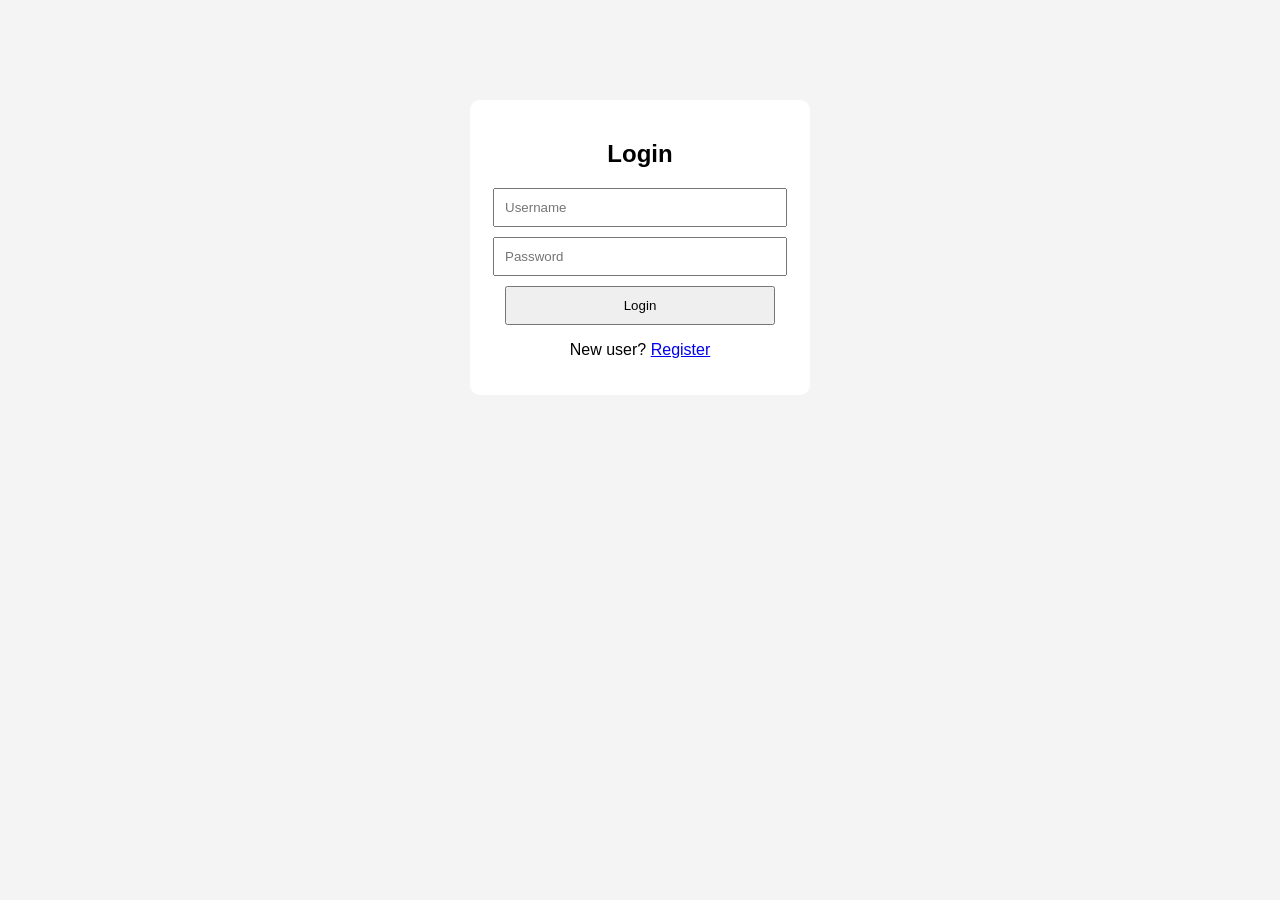
==== index.html @ 40e05d1c "frontend" ====
<!DOCTYPE html>
<html>
<head>
  <title>Login</title>
  <link rel="stylesheet" href="css/style.css">
</head>
<body>
  <div class="container">
    <h2>Login</h2>
    <input type="text" id="username" placeholder="Username">
    <input type="password" id="password" placeholder="Password">
    <button onclick="login()">Login</button>
    <p>New user? <a href="register.html">Register</a></p>
  </div>

  <script src="js/api.js"></script>
  <script src="js/auth.js"></script>
</body>
</html>
---- css/style.css ----
body {
  font-family: Arial;
  background: #f4f4f4;
  text-align: center;
}

.container {
  width: 300px;
  margin: auto;
  margin-top: 100px;
  padding: 20px;
  background: white;
  border-radius: 10px;
}

input, select, button {
  display: block;
  width: 90%;
  margin: 10px auto;
  padding: 10px;
}

.card {
  background: white;
  margin: 10px;
  padding: 10px;
  border-radius: 8px;
}
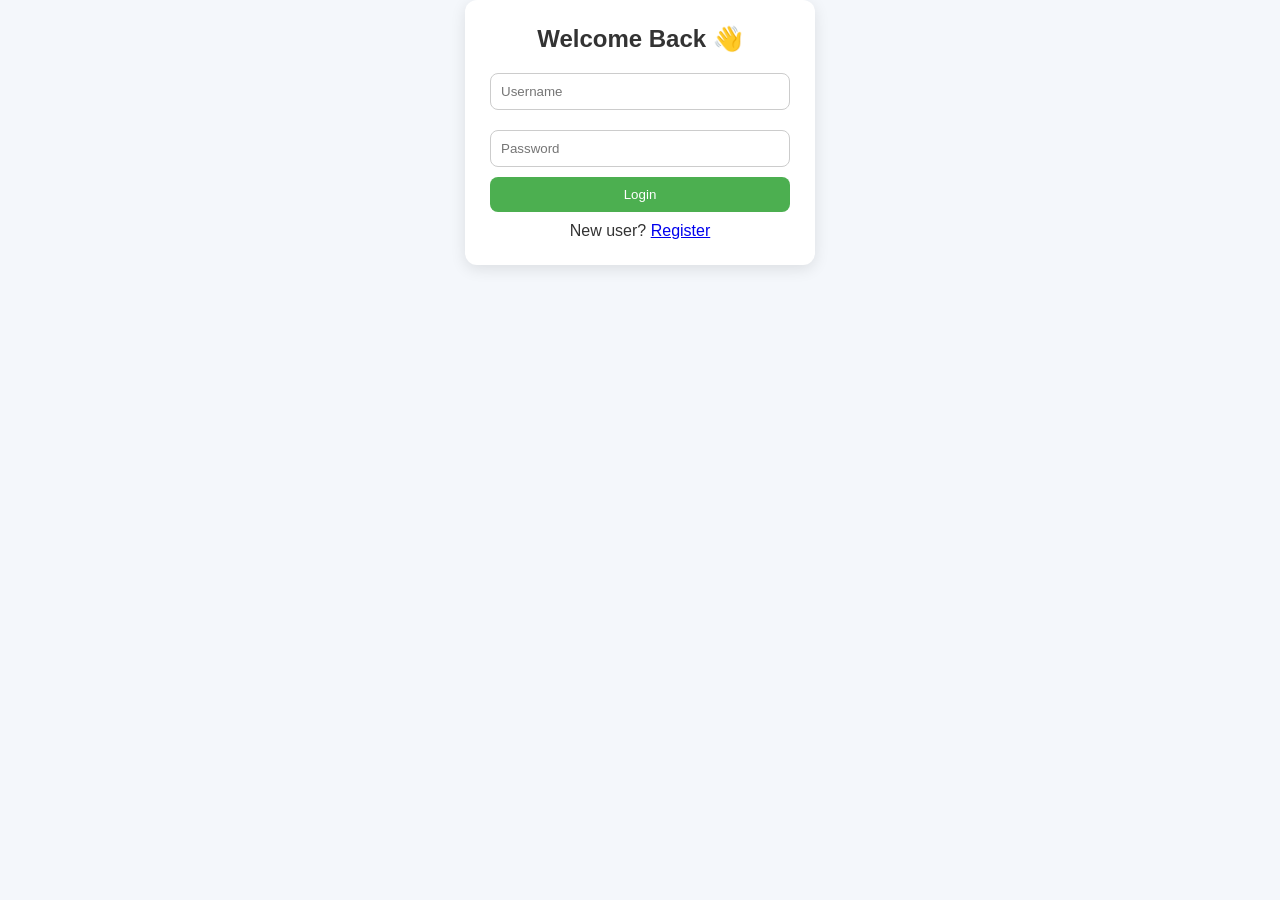
==== commit 10e56c92: "enhanced frontend" ====
--- a/index.html
+++ b/index.html
@@ -6,12 +6,14 @@
 </head>
 <body>
   <div class="container">
-    <h2>Login</h2>
-    <input type="text" id="username" placeholder="Username">
-    <input type="password" id="password" placeholder="Password">
-    <button onclick="login()">Login</button>
-    <p>New user? <a href="register.html">Register</a></p>
-  </div>
+  <h2>Welcome Back 👋</h2>
+  <input type="text" id="username" placeholder="Username">
+  <input type="password" id="password" placeholder="Password">
+  <button onclick="login()">Login</button>
+  <p style="text-align:center; margin-top:10px;">
+    New user? <a href="register.html">Register</a>
+  </p>
+</div>
 
   <script src="js/api.js"></script>
   <script src="js/auth.js"></script>
--- a/css/style.css
+++ b/css/style.css
@@ -1,28 +1,129 @@
-body {
-  font-family: Arial;
-  background: #f4f4f4;
-  text-align: center;
+/* Reset */
+* {
+  margin: 0;
+  padding: 0;
+  box-sizing: border-box;
+  font-family: "Segoe UI", Arial, sans-serif;
 }
 
-.container {
-  width: 300px;
-  margin: auto;
-  margin-top: 100px;
-  padding: 20px;
-  background: white;
-  border-radius: 10px;
+body {
+  background: #f4f7fb;
+  color: #333;
 }
 
-input, select, button {
-  display: block;
-  width: 90%;
-  margin: 10px auto;
-  padding: 10px;
+/* Navbar */
+.navbar {
+  display: flex;
+  justify-content: space-between;
+  align-items: center;
+  background: linear-gradient(90deg, #4CAF50, #2e7d32);
+  color: white;
+  padding: 15px 25px;
+  font-size: 18px;
 }
 
+.navbar button {
+  background: white;
+  color: #4CAF50;
+  border-radius: 20px;
+  padding: 6px 15px;
+  font-weight: bold;
+}
+
+/* Tabs */
+.tabs {
+  display: flex;
+  justify-content: center;
+  margin: 20px;
+}
+
+.tab {
+  padding: 10px 20px;
+  margin: 0 5px;
+  background: #e0e0e0;
+  border-radius: 20px;
+  cursor: pointer;
+  transition: 0.3s;
+}
+
+.tab.active {
+  background: #4CAF50;
+  color: white;
+}
+
+/* Container */
+.container {
+  width: 350px;
+  margin: auto;
+  background: white;
+  padding: 25px;
+  border-radius: 12px;
+  box-shadow: 0 4px 15px rgba(0,0,0,0.1);
+}
+
+/* Inputs */
+input, select {
+  width: 100%;
+  padding: 10px;
+  margin: 10px 0;
+  border-radius: 8px;
+  border: 1px solid #ccc;
+}
+
+/* Buttons */
+button {
+  width: 100%;
+  padding: 10px;
+  background: #4CAF50;
+  border: none;
+  color: white;
+  border-radius: 8px;
+  cursor: pointer;
+  transition: 0.3s;
+}
+
+button:hover {
+  background: #388e3c;
+}
+
+/* Cards */
 .card {
+  width: 80%;
+  margin: 15px auto;
+  padding: 15px;
   background: white;
-  margin: 10px;
-  padding: 10px;
-  border-radius: 8px;
+  border-radius: 12px;
+  box-shadow: 0 3px 10px rgba(0,0,0,0.1);
+  transition: 0.3s;
+}
+
+.card:hover {
+  transform: scale(1.02);
+}
+
+/* Status Badge */
+.status {
+  display: inline-block;
+  padding: 5px 12px;
+  border-radius: 20px;
+  font-size: 12px;
+  color: white;
+  margin-top: 5px;
+}
+
+.status.OPEN { background: #e53935; }
+.status.IN_PROGRESS { background: #fb8c00; }
+.status.RESOLVED { background: #43a047; }
+
+/* Headings */
+h2, h3 {
+  text-align: center;
+  margin-bottom: 10px;
+}
+
+/* Center text message */
+.empty {
+  text-align: center;
+  margin-top: 20px;
+  color: gray;
 }
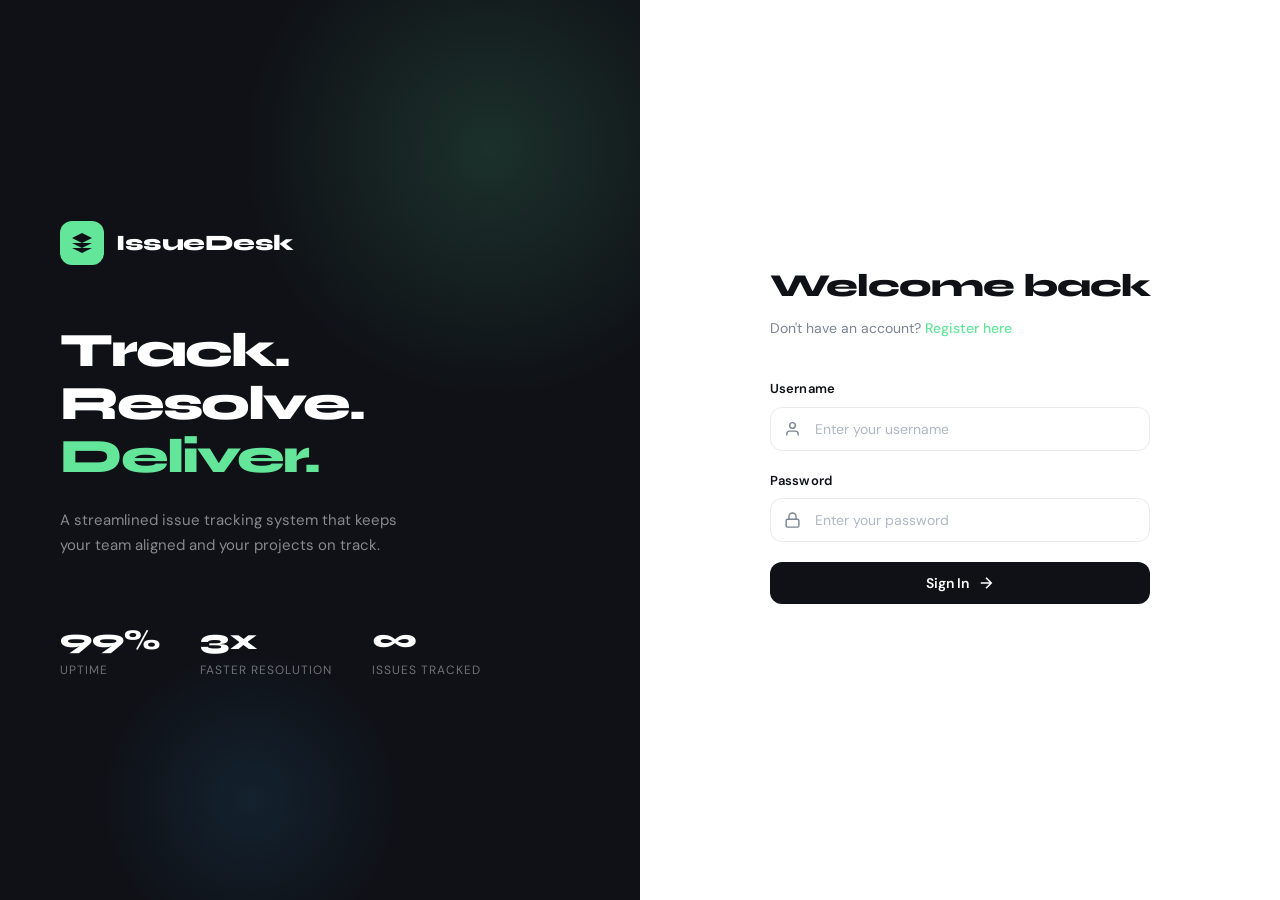
==== commit 7ed71db1: "enhanced frontend" ====
--- a/index.html
+++ b/index.html
@@ -1,21 +1,196 @@
 <!DOCTYPE html>
-<html>
+<html lang="en">
 <head>
-  <title>Login</title>
+  <meta charset="UTF-8">
+  <meta name="viewport" content="width=device-width, initial-scale=1.0">
+  <title>IssueDesk — Login</title>
+  <link href="https://fonts.googleapis.com/css2?family=Syne:wght@400;600;700;800&family=DM+Sans:wght@300;400;500&display=swap" rel="stylesheet">
   <link rel="stylesheet" href="css/style.css">
+  <style>
+    .auth-page {
+      min-height: 100vh;
+      display: grid;
+      grid-template-columns: 1fr 1fr;
+    }
+    .auth-left {
+      background: var(--dark);
+      display: flex;
+      flex-direction: column;
+      justify-content: center;
+      align-items: flex-start;
+      padding: 60px;
+      position: relative;
+      overflow: hidden;
+    }
+    .auth-left::before {
+      content: '';
+      position: absolute;
+      width: 500px;
+      height: 500px;
+      background: radial-gradient(circle, rgba(99,230,153,0.15) 0%, transparent 70%);
+      top: -100px;
+      right: -100px;
+      pointer-events: none;
+    }
+    .auth-left::after {
+      content: '';
+      position: absolute;
+      width: 300px;
+      height: 300px;
+      background: radial-gradient(circle, rgba(56,182,255,0.1) 0%, transparent 70%);
+      bottom: -50px;
+      left: 100px;
+      pointer-events: none;
+    }
+    .brand {
+      display: flex;
+      align-items: center;
+      gap: 12px;
+      margin-bottom: 60px;
+    }
+    .brand-icon {
+      width: 44px;
+      height: 44px;
+      background: var(--accent);
+      border-radius: 12px;
+      display: flex;
+      align-items: center;
+      justify-content: center;
+    }
+    .brand-icon svg { width: 24px; height: 24px; fill: var(--dark); }
+    .brand-name {
+      font-family: 'Syne', sans-serif;
+      font-weight: 800;
+      font-size: 22px;
+      color: white;
+      letter-spacing: -0.5px;
+    }
+    .auth-tagline {
+      font-family: 'Syne', sans-serif;
+      font-size: 48px;
+      font-weight: 800;
+      color: white;
+      line-height: 1.1;
+      letter-spacing: -2px;
+      margin-bottom: 24px;
+    }
+    .auth-tagline span { color: var(--accent); }
+    .auth-desc {
+      font-size: 15px;
+      color: rgba(255,255,255,0.5);
+      line-height: 1.7;
+      max-width: 340px;
+    }
+    .stats-row {
+      display: flex;
+      gap: 40px;
+      margin-top: 60px;
+    }
+    .stat-item {}
+    .stat-num {
+      font-family: 'Syne', sans-serif;
+      font-size: 28px;
+      font-weight: 800;
+      color: white;
+    }
+    .stat-label {
+      font-size: 12px;
+      color: rgba(255,255,255,0.4);
+      text-transform: uppercase;
+      letter-spacing: 1px;
+    }
+    .auth-right {
+      background: var(--surface);
+      display: flex;
+      align-items: center;
+      justify-content: center;
+      padding: 60px;
+    }
+    .auth-form-wrap {
+      width: 100%;
+      max-width: 380px;
+    }
+    .form-title {
+      font-family: 'Syne', sans-serif;
+      font-size: 32px;
+      font-weight: 800;
+      color: var(--text);
+      letter-spacing: -1px;
+      margin-bottom: 8px;
+    }
+    .form-subtitle {
+      font-size: 14px;
+      color: var(--text-muted);
+      margin-bottom: 40px;
+    }
+    .form-subtitle a { color: var(--accent); text-decoration: none; font-weight: 500; }
+    .form-subtitle a:hover { text-decoration: underline; }
+    @media (max-width: 768px) {
+      .auth-page { grid-template-columns: 1fr; }
+      .auth-left { display: none; }
+      .auth-right { padding: 40px 24px; }
+    }
+  </style>
 </head>
 <body>
-  <div class="container">
-  <h2>Welcome Back 👋</h2>
-  <input type="text" id="username" placeholder="Username">
-  <input type="password" id="password" placeholder="Password">
-  <button onclick="login()">Login</button>
-  <p style="text-align:center; margin-top:10px;">
-    New user? <a href="register.html">Register</a>
-  </p>
-</div>
+  <div class="auth-page">
+    <div class="auth-left">
+      <div class="brand">
+        <div class="brand-icon">
+          <svg viewBox="0 0 24 24"><path d="M12 2L2 7l10 5 10-5-10-5zM2 17l10 5 10-5M2 12l10 5 10-5"/></svg>
+        </div>
+        <span class="brand-name">IssueDesk</span>
+      </div>
+      <div class="auth-tagline">Track.<br>Resolve.<span><br>Deliver.</span></div>
+      <p class="auth-desc">A streamlined issue tracking system that keeps your team aligned and your projects on track.</p>
+      <div class="stats-row">
+        <div class="stat-item">
+          <div class="stat-num">99%</div>
+          <div class="stat-label">Uptime</div>
+        </div>
+        <div class="stat-item">
+          <div class="stat-num">3x</div>
+          <div class="stat-label">Faster Resolution</div>
+        </div>
+        <div class="stat-item">
+          <div class="stat-num">∞</div>
+          <div class="stat-label">Issues Tracked</div>
+        </div>
+      </div>
+    </div>
+
+    <div class="auth-right">
+      <div class="auth-form-wrap">
+        <div class="form-title">Welcome back</div>
+        <p class="form-subtitle">Don't have an account? <a href="register.html">Register here</a></p>
+
+        <div class="form-group">
+          <label class="form-label">Username</label>
+          <div class="input-wrap">
+            <svg class="input-icon" viewBox="0 0 24 24"><path d="M20 21v-2a4 4 0 0 0-4-4H8a4 4 0 0 0-4 4v2"/><circle cx="12" cy="7" r="4"/></svg>
+            <input type="text" id="username" placeholder="Enter your username">
+          </div>
+        </div>
+
+        <div class="form-group">
+          <label class="form-label">Password</label>
+          <div class="input-wrap">
+            <svg class="input-icon" viewBox="0 0 24 24"><rect x="3" y="11" width="18" height="11" rx="2" ry="2"/><path d="M7 11V7a5 5 0 0 1 10 0v4"/></svg>
+            <input type="password" id="password" placeholder="Enter your password">
+          </div>
+        </div>
+
+        <button class="btn btn-primary btn-full" onclick="login()">
+          Sign In
+          <svg viewBox="0 0 24 24" width="18" height="18" fill="none" stroke="currentColor" stroke-width="2"><path d="M5 12h14M12 5l7 7-7 7"/></svg>
+        </button>
+
+        <div id="loginMsg" class="form-msg"></div>
+      </div>
+    </div>
+  </div>
 
   <script src="js/api.js"></script>
   <script src="js/auth.js"></script>
 </body>
-</html>+</html>
--- a/css/style.css
+++ b/css/style.css
@@ -1,129 +1,221 @@
-/* Reset */
-* {
+/* ===== CSS Variables ===== */
+:root {
+  --dark: #0f1117;
+  --surface: #ffffff;
+  --bg: #f5f6fa;
+  --accent: #63e699;
+  --accent-dark: #3ecf7a;
+  --text: #0f1117;
+  --text-muted: #7c8493;
+  --border: #e8eaed;
+  --danger: #f87171;
+  --warning: #fb923c;
+  --success: #63e699;
+  --shadow: 0 4px 24px rgba(0,0,0,0.07);
+  --radius: 12px;
+}
+
+/* ===== Reset ===== */
+*, *::before, *::after {
   margin: 0;
   padding: 0;
   box-sizing: border-box;
-  font-family: "Segoe UI", Arial, sans-serif;
-}
+}
+
+html { scroll-behavior: smooth; }
 
 body {
-  background: #f4f7fb;
-  color: #333;
-}
-
-/* Navbar */
-.navbar {
-  display: flex;
-  justify-content: space-between;
+  font-family: 'DM Sans', 'Segoe UI', sans-serif;
+  background: var(--bg);
+  color: var(--text);
+  font-size: 15px;
+  line-height: 1.5;
+  -webkit-font-smoothing: antialiased;
+}
+
+/* ===== Form Elements ===== */
+.form-group {
+  margin-bottom: 20px;
+}
+
+.form-label {
+  display: block;
+  font-size: 13px;
+  font-weight: 600;
+  color: var(--text);
+  margin-bottom: 8px;
+  letter-spacing: 0.1px;
+}
+
+.input-wrap {
+  position: relative;
+}
+
+.input-icon {
+  position: absolute;
+  left: 14px;
+  top: 50%;
+  transform: translateY(-50%);
+  width: 17px;
+  height: 17px;
+  color: var(--text-muted);
+  fill: none;
+  stroke: currentColor;
+  stroke-width: 2;
+  pointer-events: none;
+}
+
+input, select, textarea {
+  width: 100%;
+  padding: 12px 14px 12px 44px;
+  border: 1.5px solid var(--border);
+  border-radius: var(--radius);
+  font-family: 'DM Sans', sans-serif;
+  font-size: 14px;
+  color: var(--text);
+  background: var(--surface);
+  transition: border-color 0.2s, box-shadow 0.2s;
+  outline: none;
+  appearance: none;
+}
+
+input:focus, select:focus, textarea:focus {
+  border-color: var(--accent);
+  box-shadow: 0 0 0 3px rgba(99,230,153,0.15);
+}
+
+input::placeholder { color: #b0b8c5; }
+
+select {
+  cursor: pointer;
+  background-image: url("data:image/svg+xml,%3Csvg xmlns='http://www.w3.org/2000/svg' width='14' height='14' viewBox='0 0 24 24' fill='none' stroke='%237c8493' stroke-width='2'%3E%3Cpolyline points='6 9 12 15 18 9'/%3E%3C/svg%3E");
+  background-repeat: no-repeat;
+  background-position: right 14px center;
+  padding-right: 40px;
+}
+
+/* ===== Buttons ===== */
+button {
+  font-family: 'DM Sans', sans-serif;
+  font-weight: 600;
+  font-size: 14px;
+  border: none;
+  cursor: pointer;
+  transition: all 0.2s ease;
+  display: inline-flex;
   align-items: center;
-  background: linear-gradient(90deg, #4CAF50, #2e7d32);
+  gap: 8px;
+}
+
+.btn {
+  padding: 12px 24px;
+  border-radius: var(--radius);
+  font-size: 14px;
+  font-weight: 600;
+}
+
+.btn-primary {
+  background: var(--dark);
   color: white;
-  padding: 15px 25px;
-  font-size: 18px;
-}
-
-.navbar button {
-  background: white;
-  color: #4CAF50;
-  border-radius: 20px;
-  padding: 6px 15px;
-  font-weight: bold;
-}
-
-/* Tabs */
-.tabs {
-  display: flex;
-  justify-content: center;
-  margin: 20px;
-}
-
-.tab {
-  padding: 10px 20px;
-  margin: 0 5px;
-  background: #e0e0e0;
-  border-radius: 20px;
-  cursor: pointer;
-  transition: 0.3s;
-}
-
-.tab.active {
-  background: #4CAF50;
-  color: white;
-}
-
-/* Container */
-.container {
-  width: 350px;
-  margin: auto;
-  background: white;
-  padding: 25px;
-  border-radius: 12px;
-  box-shadow: 0 4px 15px rgba(0,0,0,0.1);
-}
-
-/* Inputs */
-input, select {
-  width: 100%;
-  padding: 10px;
-  margin: 10px 0;
-  border-radius: 8px;
-  border: 1px solid #ccc;
-}
-
-/* Buttons */
-button {
-  width: 100%;
-  padding: 10px;
-  background: #4CAF50;
-  border: none;
-  color: white;
-  border-radius: 8px;
-  cursor: pointer;
-  transition: 0.3s;
-}
-
-button:hover {
-  background: #388e3c;
-}
-
-/* Cards */
-.card {
-  width: 80%;
-  margin: 15px auto;
-  padding: 15px;
-  background: white;
-  border-radius: 12px;
-  box-shadow: 0 3px 10px rgba(0,0,0,0.1);
-  transition: 0.3s;
-}
-
-.card:hover {
-  transform: scale(1.02);
-}
-
-/* Status Badge */
-.status {
-  display: inline-block;
-  padding: 5px 12px;
+}
+
+.btn-primary:hover {
+  background: #1c2130;
+  transform: translateY(-1px);
+  box-shadow: 0 6px 20px rgba(15,17,23,0.25);
+}
+
+.btn-primary:active { transform: translateY(0); }
+
+.btn-full { width: 100%; justify-content: center; }
+
+/* ===== Status Badges ===== */
+.badge {
+  display: inline-flex;
+  align-items: center;
+  gap: 5px;
+  padding: 4px 10px;
   border-radius: 20px;
   font-size: 12px;
-  color: white;
-  margin-top: 5px;
-}
-
-.status.OPEN { background: #e53935; }
-.status.IN_PROGRESS { background: #fb8c00; }
-.status.RESOLVED { background: #43a047; }
-
-/* Headings */
-h2, h3 {
+  font-weight: 600;
+  letter-spacing: 0.3px;
+}
+
+.badge::before {
+  content: '';
+  width: 6px;
+  height: 6px;
+  border-radius: 50%;
+}
+
+.badge.OPEN {
+  background: rgba(248,113,113,0.12);
+  color: #ef4444;
+}
+.badge.OPEN::before { background: #ef4444; }
+
+.badge.IN_PROGRESS {
+  background: rgba(251,146,60,0.12);
+  color: #f97316;
+}
+.badge.IN_PROGRESS::before { background: #f97316; animation: pulse 1.5s infinite; }
+
+.badge.RESOLVED {
+  background: rgba(99,230,153,0.12);
+  color: #22c55e;
+}
+.badge.RESOLVED::before { background: #22c55e; }
+
+@keyframes pulse {
+  0%, 100% { opacity: 1; }
+  50% { opacity: 0.4; }
+}
+
+/* ===== Toast Messages ===== */
+.form-msg {
+  margin-top: 14px;
+  font-size: 13px;
+  font-weight: 500;
   text-align: center;
-  margin-bottom: 10px;
-}
-
-/* Center text message */
-.empty {
-  text-align: center;
-  margin-top: 20px;
-  color: gray;
-}+  min-height: 20px;
+  border-radius: 8px;
+  padding: 0;
+  transition: all 0.3s;
+}
+
+.form-msg.success {
+  background: rgba(99,230,153,0.12);
+  color: #16a34a;
+  padding: 10px 14px;
+}
+
+.form-msg.error {
+  background: rgba(239,68,68,0.1);
+  color: #dc2626;
+  padding: 10px 14px;
+}
+
+/* ===== Links ===== */
+a {
+  color: var(--accent-dark);
+  text-decoration: none;
+}
+a:hover { text-decoration: underline; }
+
+/* ===== Loading Skeleton ===== */
+.skeleton {
+  background: linear-gradient(90deg, #f0f1f4 25%, #e4e6eb 50%, #f0f1f4 75%);
+  background-size: 200% 100%;
+  animation: shimmer 1.4s infinite;
+  border-radius: 8px;
+}
+@keyframes shimmer {
+  0% { background-position: 200% 0; }
+  100% { background-position: -200% 0; }
+}
+
+/* ===== Scrollbar ===== */
+::-webkit-scrollbar { width: 6px; height: 6px; }
+::-webkit-scrollbar-track { background: transparent; }
+::-webkit-scrollbar-thumb { background: #d1d5db; border-radius: 20px; }
+::-webkit-scrollbar-thumb:hover { background: #9ca3af; }
